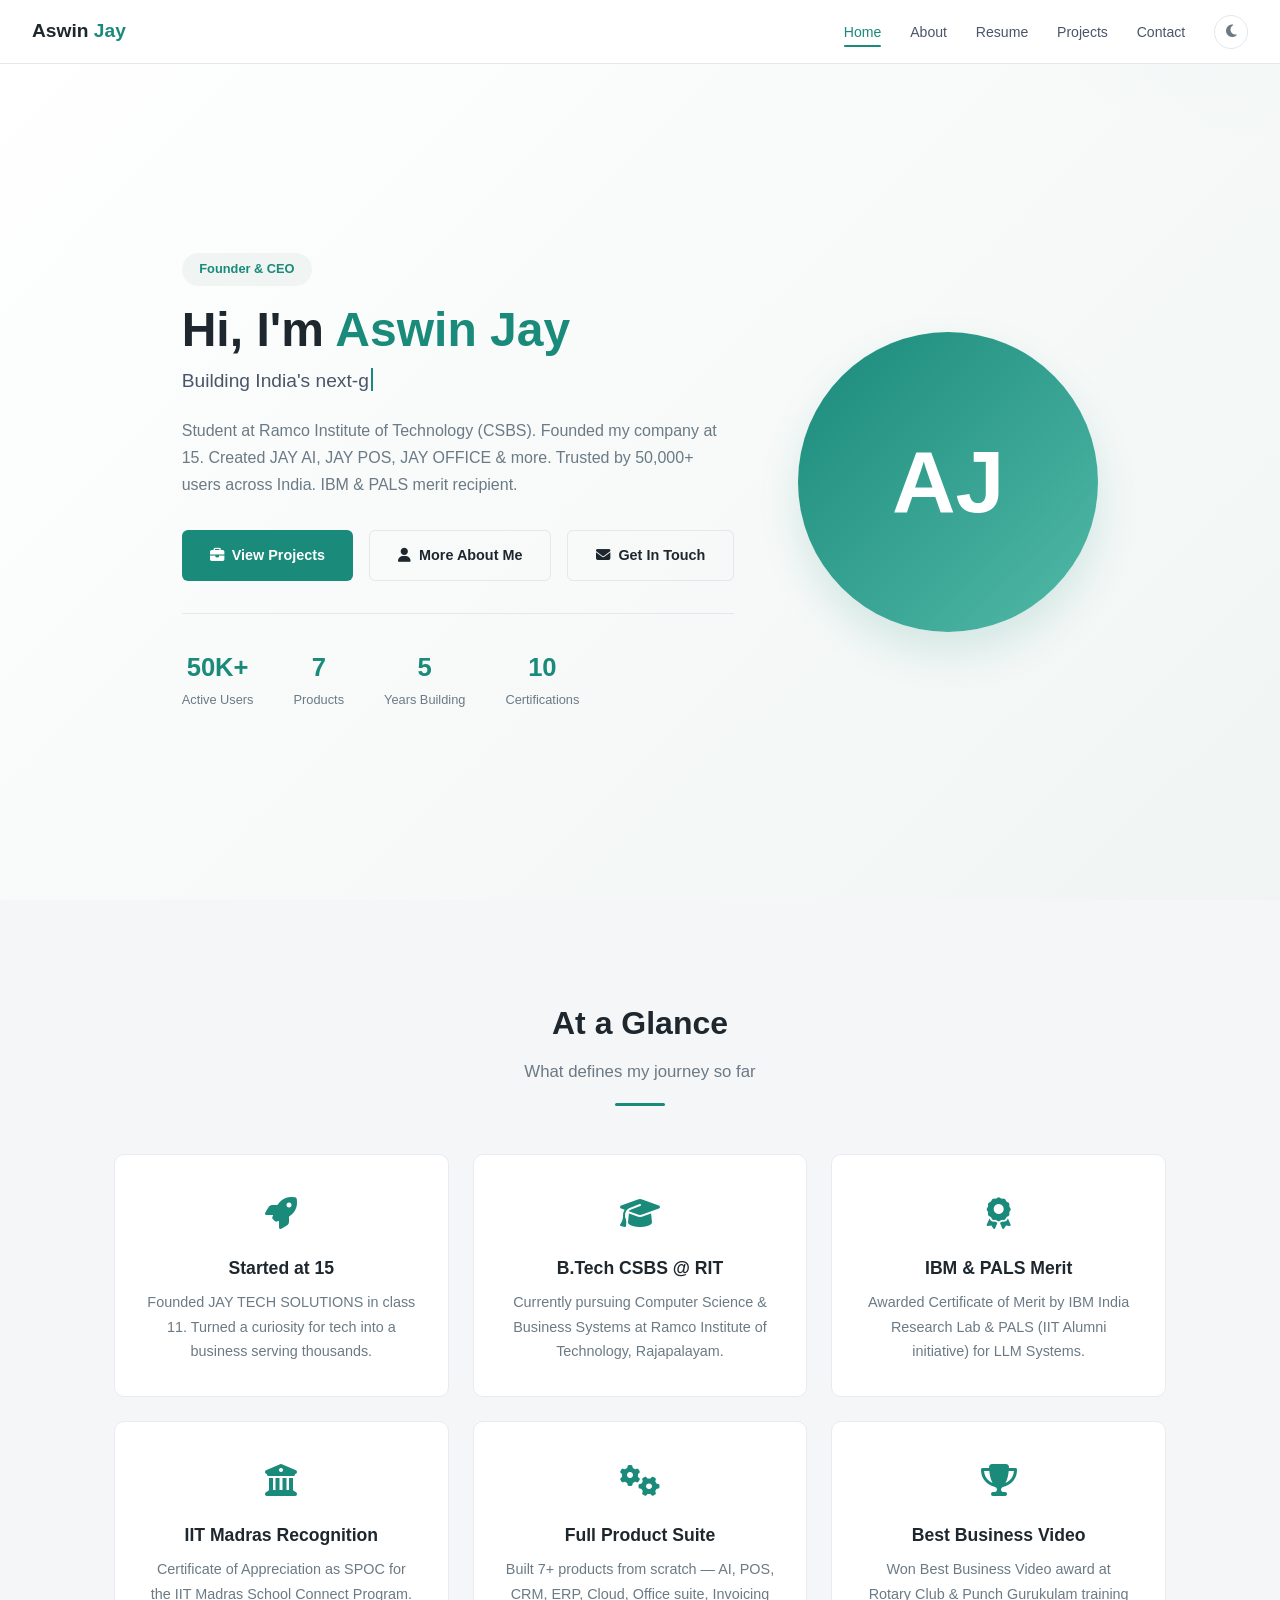
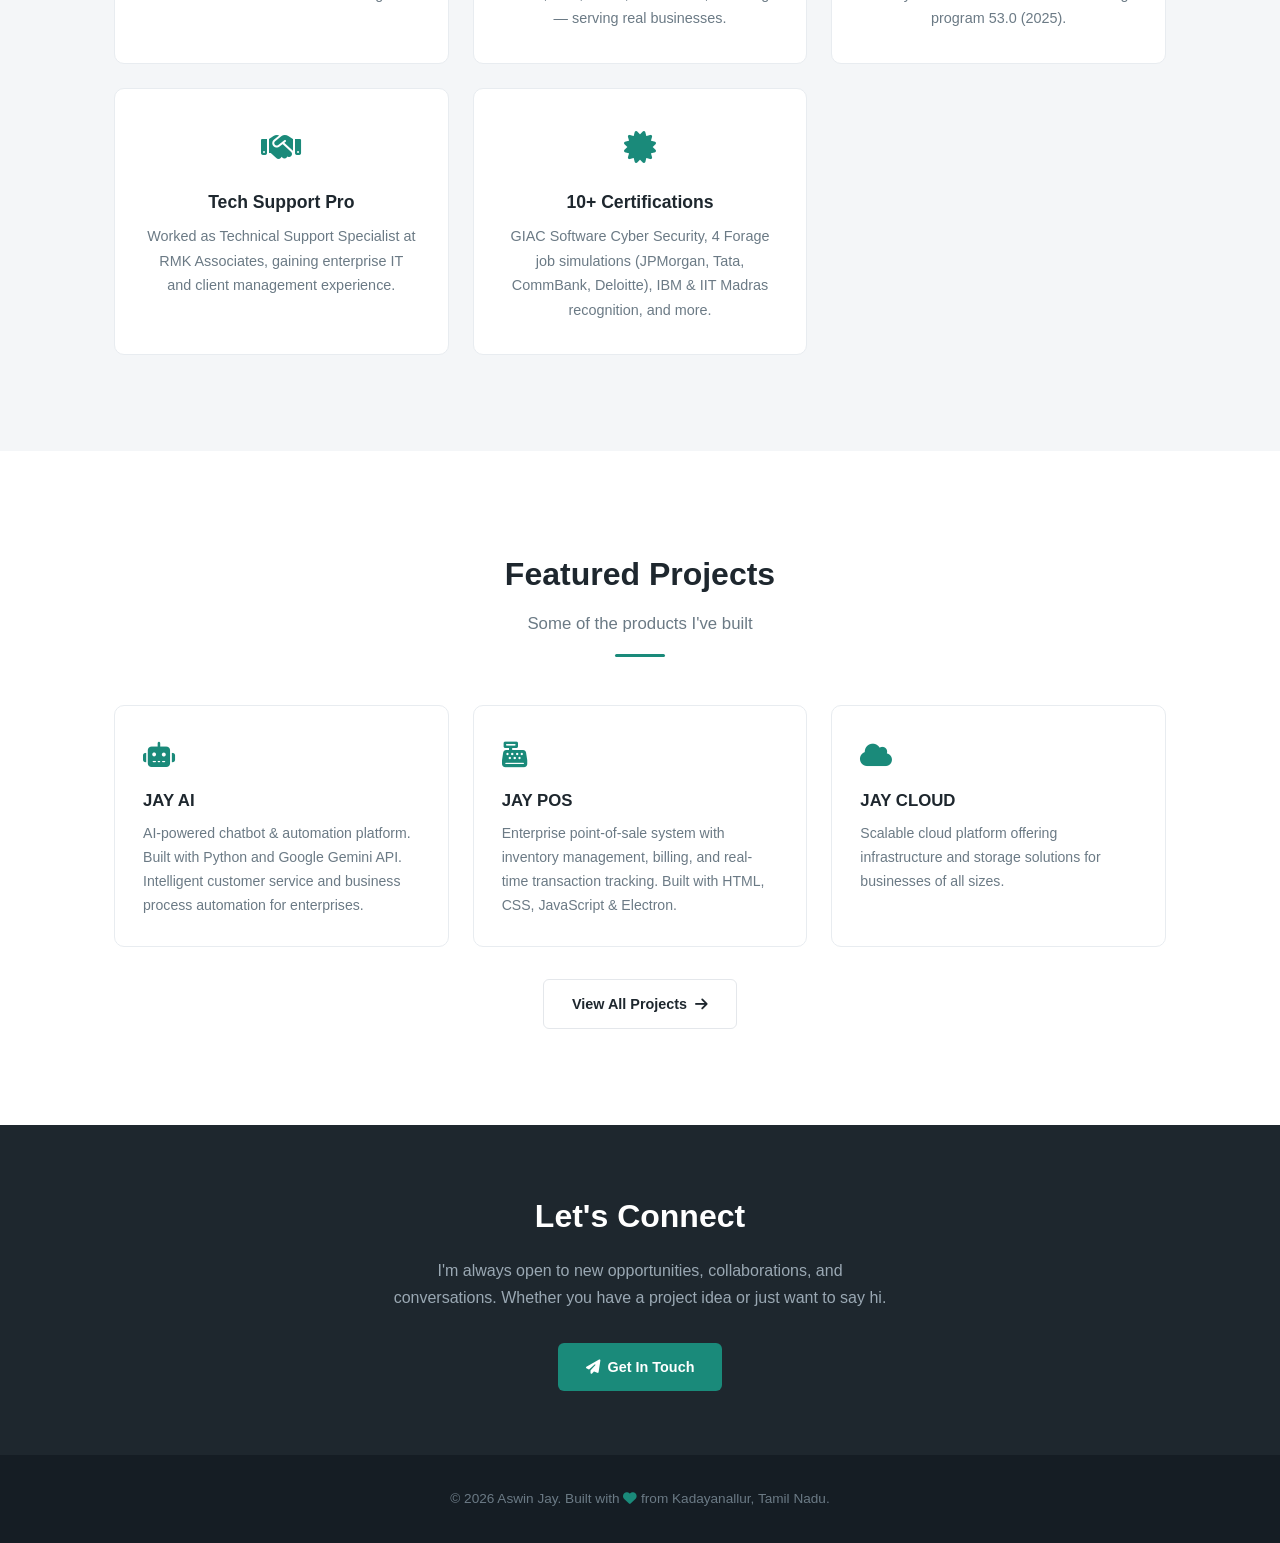
==== index.html @ 06f1d681 "Initial commit: Personal portfolio site for Aswin Jay" ====
<!DOCTYPE html>
<html lang="en">
<head>
  <meta charset="UTF-8">
  <meta name="viewport" content="width=device-width, initial-scale=1.0">
  <meta name="description" content="Aswin Jay — Founder & CEO of JAY TECH SOLUTIONS. Student at Ramco Institute of Technology. Building business software used by 50,000+ users across India.">
  <meta property="og:title" content="Aswin Jay | Founder & CEO at JAY TECH SOLUTIONS">
  <meta property="og:description" content="Building India's next-gen business software. Student at RIT, founder since 15. AI, POS, CRM, ERP & more.">
  <meta property="og:type" content="website">
  <meta property="og:url" content="https://jayaswinjay-web.github.io/portfolio/">
  <meta name="twitter:card" content="summary_large_image">
  <link rel="icon" href="data:image/svg+xml,<svg xmlns='http://www.w3.org/2000/svg' viewBox='0 0 32 32'><rect width='32' height='32' rx='6' fill='%231a8a7a'/><text x='16' y='22' text-anchor='middle' fill='white' font-size='17' font-weight='bold' font-family='sans-serif'>AJ</text></svg>">
  <title>Aswin Jay | Founder & CEO at JAY TECH SOLUTIONS</title>
  <link rel="preconnect" href="https://cdnjs.cloudflare.com">
  <link rel="stylesheet" href="https://cdnjs.cloudflare.com/ajax/libs/font-awesome/6.5.0/css/all.min.css">
  <link rel="stylesheet" href="style.css">
  <style>
    .hero {
      padding-top: 8rem;
      padding-bottom: 4rem;
      background: linear-gradient(135deg, #ffffff 0%, #f0f5f4 100%);
      min-height: 100vh;
      display: flex;
      align-items: center;
      position: relative;
      overflow: hidden;
    }
    .hero::before {
      content: '';
      position: absolute;
      top: -50%;
      right: -20%;
      width: 600px;
      height: 600px;
      border-radius: 50%;
      background: radial-gradient(circle, rgba(26,138,122,0.04) 0%, transparent 70%);
      pointer-events: none;
    }
    .hero .container {
      display: flex;
      align-items: center;
      gap: 4rem;
      position: relative;
      z-index: 1;
    }
    .hero-text { flex: 1; }
    .hero-text .badge {
      display: inline-block;
      background: var(--primary-light);
      color: var(--primary);
      font-size: 0.8rem;
      font-weight: 600;
      padding: 0.35rem 1.1rem;
      border-radius: 20px;
      margin-bottom: 1rem;
    }
    .hero-text h1 {
      font-size: 3rem;
      font-weight: 800;
      line-height: 1.15;
      margin-bottom: 0.5rem;
      color: var(--text);
    }
    .hero-text h1 span { color: var(--primary); }
    .hero-text .subtitle {
      font-size: 1.2rem;
      color: var(--text-secondary);
      margin-bottom: 1.2rem;
      min-height: 1.6em;
    }
    .hero-text .subtitle .cursor {
      display: inline-block;
      width: 2px;
      height: 1.2em;
      background: var(--primary);
      margin-left: 2px;
      vertical-align: text-bottom;
      animation: blink 0.8s infinite;
    }
    @keyframes blink {
      0%, 50% { opacity: 1; }
      51%, 100% { opacity: 0; }
    }
    .hero-text p {
      color: var(--text-muted);
      max-width: 540px;
      margin-bottom: 2rem;
      font-size: 1rem;
    }
    .hero-btns {
      display: flex;
      gap: 1rem;
      flex-wrap: wrap;
    }
    .hero-img .avatar {
      width: 300px;
      height: 300px;
      border-radius: 50%;
      background: linear-gradient(135deg, var(--primary), #52b9a8);
      display: flex;
      align-items: center;
      justify-content: center;
      font-size: 5.5rem;
      font-weight: 700;
      color: #ffffff;
      box-shadow: 0 20px 40px rgba(26,138,122,0.15);
      transition: transform 0.3s ease;
    }
    .hero-img .avatar:hover {
      transform: scale(1.02);
    }
    .hero-quick-stats {
      display: flex;
      gap: 2.5rem;
      margin-top: 2rem;
      padding-top: 2rem;
      border-top: 1px solid var(--border);
    }
    .hero-quick-stats div {
      text-align: center;
    }
    .hero-quick-stats .num {
      font-size: 1.6rem;
      font-weight: 800;
      color: var(--primary);
    }
    .hero-quick-stats .lbl {
      font-size: 0.8rem;
      color: var(--text-muted);
    }

    .highlights-grid {
      display: grid;
      grid-template-columns: repeat(auto-fill, minmax(280px, 1fr));
      gap: 1.5rem;
    }
    .highlight-card {
      background: var(--bg-card);
      border-radius: var(--radius);
      padding: 2rem;
      border: 1px solid var(--border-card);
      text-align: center;
      transition: transform var(--transition), box-shadow var(--transition);
    }
    .highlight-card:hover {
      transform: translateY(-3px);
      box-shadow: var(--shadow-md);
    }
    .highlight-card .icon {
      font-size: 2rem;
      color: var(--primary);
      margin-bottom: 0.8rem;
    }
    .highlight-card h3 {
      font-size: 1.1rem;
      margin-bottom: 0.4rem;
      color: var(--text);
    }
    .highlight-card p {
      color: var(--text-muted);
      font-size: 0.9rem;
    }

    .featured-projects {
      display: grid;
      grid-template-columns: repeat(3, 1fr);
      gap: 1.5rem;
    }
    .fp-card {
      background: var(--bg-card);
      border-radius: var(--radius);
      padding: 1.75rem;
      border: 1px solid var(--border-card);
      transition: transform var(--transition), box-shadow var(--transition);
    }
    .fp-card:hover {
      transform: translateY(-3px);
      box-shadow: var(--shadow-md);
    }
    .fp-card .icon {
      font-size: 1.6rem;
      color: var(--primary);
      margin-bottom: 0.6rem;
    }
    .fp-card h3 {
      font-size: 1.05rem;
      margin-bottom: 0.4rem;
      color: var(--text);
    }
    .fp-card p {
      color: var(--text-muted);
      font-size: 0.88rem;
    }

    .cta-section {
      background: #1e272e;
      color: #ffffff;
      text-align: center;
      padding: 4rem 0;
    }
    .cta-section h2 {
      font-size: 2rem;
      margin-bottom: 0.8rem;
    }
    .cta-section p {
      color: #9aa8b3;
      margin-bottom: 2rem;
      max-width: 500px;
      margin-left: auto;
      margin-right: auto;
    }

    @media (max-width: 768px) {
      .hero .container {
        flex-direction: column-reverse;
        text-align: center;
      }
      .hero-text p { max-width: 100%; }
      .hero-text h1 { font-size: 2rem; }
      .hero-btns { justify-content: center; }
      .hero-img .avatar { width: 180px; height: 180px; font-size: 3rem; }
      .hero-quick-stats { justify-content: center; }
      .highlights-grid,
      .featured-projects { grid-template-columns: 1fr; }
    }
  </style>
</head>
<body>

<a href="#main-content" class="skip-link">Skip to main content</a>

<nav role="navigation" aria-label="Main navigation">
  <a href="index.html" class="logo">Aswin <span>Jay</span></a>
  <button class="menu-toggle" aria-label="Toggle navigation menu" aria-expanded="false">
    <i class="fas fa-bars"></i>
  </button>
  <ul>
    <li><a href="index.html" class="active">Home</a></li>
    <li><a href="about.html">About</a></li>
    <li><a href="resume.html">Resume</a></li>
    <li><a href="projects.html">Projects</a></li>
    <li><a href="contact.html">Contact</a></li>
    <li><button class="theme-toggle" aria-label="Toggle dark mode"><i class="fas fa-moon"></i></button></li>
  </ul>
</nav>

<main id="main-content">
<section class="hero">
  <div class="container">
    <div class="hero-text">
      <div class="badge">Founder & CEO</div>
      <h1>Hi, I'm <span>Aswin Jay</span></h1>
      <div class="subtitle" id="typed-text">Building India's next-gen business software<span class="cursor"></span></div>
      <p>Student at Ramco Institute of Technology (CSBS). Founded my company at 15. Created JAY AI, JAY POS, JAY OFFICE & more. Trusted by 50,000+ users across India. IBM & PALS merit recipient.</p>
      <div class="hero-btns">
        <a href="projects.html" class="btn btn-primary"><i class="fas fa-briefcase"></i> View Projects</a>
        <a href="about.html" class="btn btn-outline"><i class="fas fa-user"></i> More About Me</a>
        <a href="contact.html" class="btn btn-outline"><i class="fas fa-envelope"></i> Get In Touch</a>
      </div>
      <div class="hero-quick-stats">
        <div><div class="num" data-count="50000">0</div><div class="lbl">Active Users</div></div>
        <div><div class="num" data-count="7">0</div><div class="lbl">Products</div></div>
        <div><div class="num" data-count="5">0</div><div class="lbl">Years Building</div></div>
        <div><div class="num" data-count="10">0</div><div class="lbl">Certifications</div></div>
      </div>
    </div>
    <div class="hero-img">
      <div class="avatar" role="img" aria-label="Aswin Jay initials">AJ</div>
    </div>
  </div>
</section>

<section>
  <div class="container">
    <div class="section-title fade-in">
      <h2>At a Glance</h2>
      <p>What defines my journey so far</p>
      <div class="line"></div>
    </div>
    <div class="highlights-grid stagger-children">
      <div class="highlight-card">
        <div class="icon"><i class="fas fa-rocket"></i></div>
        <h3>Started at 15</h3>
        <p>Founded JAY TECH SOLUTIONS in class 11. Turned a curiosity for tech into a business serving thousands.</p>
      </div>
      <div class="highlight-card">
        <div class="icon"><i class="fas fa-graduation-cap"></i></div>
        <h3>B.Tech CSBS @ RIT</h3>
        <p>Currently pursuing Computer Science & Business Systems at Ramco Institute of Technology, Rajapalayam.</p>
      </div>
      <div class="highlight-card">
        <div class="icon"><i class="fas fa-award"></i></div>
        <h3>IBM & PALS Merit</h3>
        <p>Awarded Certificate of Merit by IBM India Research Lab & PALS (IIT Alumni initiative) for LLM Systems.</p>
      </div>
      <div class="highlight-card">
        <div class="icon"><i class="fas fa-university"></i></div>
        <h3>IIT Madras Recognition</h3>
        <p>Certificate of Appreciation as SPOC for the IIT Madras School Connect Program.</p>
      </div>
      <div class="highlight-card">
        <div class="icon"><i class="fas fa-cogs"></i></div>
        <h3>Full Product Suite</h3>
        <p>Built 7+ products from scratch — AI, POS, CRM, ERP, Cloud, Office suite, Invoicing — serving real businesses.</p>
      </div>
      <div class="highlight-card">
        <div class="icon"><i class="fas fa-trophy"></i></div>
        <h3>Best Business Video</h3>
        <p>Won Best Business Video award at Rotary Club & Punch Gurukulam training program 53.0 (2025).</p>
      </div>
      <div class="highlight-card">
        <div class="icon"><i class="fas fa-handshake"></i></div>
        <h3>Tech Support Pro</h3>
        <p>Worked as Technical Support Specialist at RMK Associates, gaining enterprise IT and client management experience.</p>
      </div>
      <div class="highlight-card">
        <div class="icon"><i class="fas fa-certificate"></i></div>
        <h3>10+ Certifications</h3>
        <p>GIAC Software Cyber Security, 4 Forage job simulations (JPMorgan, Tata, CommBank, Deloitte), IBM & IIT Madras recognition, and more.</p>
      </div>
    </div>
  </div>
</section>

<section style="background: #ffffff;">
  <div class="container">
    <div class="section-title fade-in">
      <h2>Featured Projects</h2>
      <p>Some of the products I've built</p>
      <div class="line"></div>
    </div>
    <div class="featured-projects stagger-children">
      <div class="fp-card">
        <div class="icon"><i class="fas fa-robot"></i></div>
        <h3>JAY AI</h3>
        <p>AI-powered chatbot & automation platform. Built with Python and Google Gemini API. Intelligent customer service and business process automation for enterprises.</p>
      </div>
      <div class="fp-card">
        <div class="icon"><i class="fas fa-cash-register"></i></div>
        <h3>JAY POS</h3>
        <p>Enterprise point-of-sale system with inventory management, billing, and real-time transaction tracking. Built with HTML, CSS, JavaScript & Electron.</p>
      </div>
      <div class="fp-card">
        <div class="icon"><i class="fas fa-cloud"></i></div>
        <h3>JAY CLOUD</h3>
        <p>Scalable cloud platform offering infrastructure and storage solutions for businesses of all sizes.</p>
      </div>
    </div>
    <div style="text-align: center; margin-top: 2rem;">
      <a href="projects.html" class="btn btn-outline">View All Projects <i class="fas fa-arrow-right"></i></a>
    </div>
  </div>
</section>

<section class="cta-section fade-in">
  <div class="container">
    <h2>Let's Connect</h2>
    <p>I'm always open to new opportunities, collaborations, and conversations. Whether you have a project idea or just want to say hi.</p>
    <a href="contact.html" class="btn btn-primary"><i class="fas fa-paper-plane"></i> Get In Touch</a>
  </div>
</section>
</main>

<footer>
  <p>&copy; 2026 Aswin Jay. Built with <i class="fas fa-heart" style="color:var(--primary);"></i> from Kadayanallur, Tamil Nadu.</p>
</footer>

<button class="back-to-top" aria-label="Back to top"><i class="fas fa-arrow-up"></i></button>

<script>
document.addEventListener('DOMContentLoaded', function() {
  var nav = document.querySelector('nav');
  var menuBtn = document.querySelector('.menu-toggle');
  var navUl = document.querySelector('nav ul');
  var backBtn = document.querySelector('.back-to-top');
  var themeBtn = document.querySelector('.theme-toggle');
  var html = document.documentElement;

  if (localStorage.getItem('theme') === 'dark' || (!localStorage.getItem('theme') && window.matchMedia('(prefers-color-scheme: dark)').matches)) {
    html.setAttribute('data-theme', 'dark');
    if (themeBtn) themeBtn.innerHTML = '<i class="fas fa-sun"></i>';
  }

  if (themeBtn) {
    themeBtn.addEventListener('click', function() {
      var isDark = html.getAttribute('data-theme') === 'dark';
      html.setAttribute('data-theme', isDark ? '' : 'dark');
      localStorage.setItem('theme', isDark ? '' : 'dark');
      themeBtn.innerHTML = isDark ? '<i class="fas fa-moon"></i>' : '<i class="fas fa-sun"></i>';
    });
  }

  window.addEventListener('scroll', function() {
    nav.classList.toggle('scrolled', window.scrollY > 50);
    backBtn.classList.toggle('visible', window.scrollY > 400);
  });

  if (backBtn) {
    backBtn.addEventListener('click', function() {
      window.scrollTo({ top: 0, behavior: 'smooth' });
    });
  }

  if (menuBtn) {
    menuBtn.addEventListener('click', function() {
      var isOpen = navUl.classList.toggle('open');
      menuBtn.setAttribute('aria-expanded', isOpen);
      document.body.classList.toggle('nav-open', isOpen);
    });
  }

  document.querySelectorAll('nav a:not(.theme-toggle)').forEach(function(link) {
    link.addEventListener('click', function() {
      navUl.classList.remove('open');
      if (menuBtn) menuBtn.setAttribute('aria-expanded', 'false');
      document.body.classList.remove('nav-open');
    });
  });

  var observer = new IntersectionObserver(function(entries) {
    entries.forEach(function(entry) {
      if (entry.isIntersecting) {
        entry.target.classList.add('visible');
        observer.unobserve(entry.target);
      }
    });
  }, { threshold: 0.1 });

  document.querySelectorAll('.fade-in, .fade-in-left, .fade-in-right, .fade-in-scale, .stagger-children').forEach(function(el) {
    observer.observe(el);
  });

  var typedEl = document.getElementById('typed-text');
  if (typedEl) {
    var phrases = [
      'Building India\'s next-gen business software',
      'Founder & CEO at JAY TECH SOLUTIONS',
      'B.Tech CSBS student at Ramco Institute of Technology',
      'Creator of JAY AI, JAY POS, JAY CRM, JAY ERP & more',
      '15 when I started my company. 50K+ users by 20.'
    ];
    var phraseIdx = 0, charIdx = 0, isDeleting = false;
    function typeLoop() {
      var current = phrases[phraseIdx];
      if (!isDeleting) {
        typedEl.innerHTML = current.substring(0, charIdx + 1) + '<span class="cursor"></span>';
        charIdx++;
        if (charIdx === current.length) {
          isDeleting = true;
          setTimeout(typeLoop, 2500);
          return;
        }
        setTimeout(typeLoop, 60 + Math.random() * 40);
      } else {
        typedEl.innerHTML = current.substring(0, charIdx - 1) + '<span class="cursor"></span>';
        charIdx--;
        if (charIdx === 0) {
          isDeleting = false;
          phraseIdx = (phraseIdx + 1) % phrases.length;
          setTimeout(typeLoop, 400);
          return;
        }
        setTimeout(typeLoop, 30 + Math.random() * 20);
      }
    }
    typeLoop();
  }

  var counterObserver = new IntersectionObserver(function(entries) {
    entries.forEach(function(entry) {
      if (entry.isIntersecting) {
        var el = entry.target;
        var target = parseInt(el.getAttribute('data-count'));
        if (target > 0) {
          var current = 0;
          var step = Math.max(1, Math.floor(target / 60));
          var interval = setInterval(function() {
            current += step;
            if (current >= target) {
              current = target;
              clearInterval(interval);
            }
            el.textContent = current >= 1000 ? (current / 1000).toFixed(1).replace(/\.0$/, '') + 'K+' : current;
          }, 25);
        }
        counterObserver.unobserve(el);
      }
    });
  }, { threshold: 0.5 });

  document.querySelectorAll('.hero-quick-stats .num[data-count]').forEach(function(el) {
    counterObserver.observe(el);
  });
});
</script>
</body>
</html>
---- style.css ----
:root {
  --primary: #1a8a7a;
  --primary-hover: #147a6b;
  --primary-light: #f0f5f4;
  --primary-dark: #52b9a8;
  --bg: #f4f6f8;
  --bg-card: #ffffff;
  --text: #1e272e;
  --text-secondary: #4a5568;
  --text-muted: #6b7a85;
  --border: #e4e7eb;
  --border-card: #e8ecf0;
  --shadow-sm: 0 1px 3px rgba(0,0,0,0.06);
  --shadow-md: 0 4px 12px rgba(0,0,0,0.06);
  --shadow-lg: 0 8px 24px rgba(0,0,0,0.06);
  --radius: 10px;
  --radius-sm: 6px;
  --nav-height: 64px;
  --transition: 0.2s ease;
  --font: -apple-system, BlinkMacSystemFont, 'Segoe UI', Roboto, Oxygen, Ubuntu, Cantarell, sans-serif;
}

[data-theme="dark"] {
  --bg: #0f1419;
  --bg-card: #1a202c;
  --text: #e2e8f0;
  --text-secondary: #a0aec0;
  --text-muted: #718096;
  --border: #2d3748;
  --border-card: #2d3748;
  --primary-light: #1a2e2a;
  --shadow-sm: 0 1px 3px rgba(0,0,0,0.2);
  --shadow-md: 0 4px 12px rgba(0,0,0,0.3);
  --shadow-lg: 0 8px 24px rgba(0,0,0,0.3);
}

[data-theme="dark"] .hero {
  background: linear-gradient(135deg, #0f1419 0%, #1a2e2a 100%) !important;
}
[data-theme="dark"] section[style*="background: #ffffff"] {
  background: var(--bg-card) !important;
}
[data-theme="dark"] .cta-section {
  background: #1a202c !important;
}
[data-theme="dark"] .project-featured {
  background: #1a202c !important;
}
[data-theme="dark"] .btn-outline {
  border-color: #4a5568;
  color: var(--text);
}
[data-theme="dark"] nav {
  background: var(--bg-card);
  border-bottom-color: var(--border);
}
[data-theme="dark"] nav ul li a {
  color: var(--text-secondary);
}
[data-theme="dark"] .highlight-card,
[data-theme="dark"] .fp-card,
[data-theme="dark"] .project-card,
[data-theme="dark"] .contact-card,
[data-theme="dark"] .value-card,
[data-theme="dark"] .card {
  background: var(--bg-card);
  border-color: var(--border-card);
}
[data-theme="dark"] .achievement-item {
  background: #1a202c;
}
[data-theme="dark"] .skill-tags span {
  background: #1a2e2a;
  border-color: #2d3748;
  color: var(--text-secondary);
}
[data-theme="dark"] .tag {
  background: #1a2e2a;
}
[data-theme="dark"] .hero-quick-stats {
  border-top-color: var(--border);
}
[data-theme="dark"] .info-block .icon-box {
  background: #1a2e2a;
}
[data-theme="dark"] .contact-form input,
[data-theme="dark"] .contact-form textarea {
  background: #1a202c;
  border-color: #2d3748;
  color: var(--text);
}
[data-theme="dark"] .contact-form input:focus,
[data-theme="dark"] .contact-form textarea:focus {
  background: var(--bg-card);
}
[data-theme="dark"] .page-header {
  background: var(--bg-card) !important;
  border-bottom-color: var(--border) !important;
}
[data-theme="dark"] .map-box {
  background: #1a2e2a;
  border-color: var(--border);
}
[data-theme="dark"] .page-nav a {
  background: var(--bg-card);
  border-color: var(--border);
  color: var(--text-secondary);
}
[data-theme="dark"] footer {
  background: #0a0e14;
}

[data-theme="dark"] .search-overlay {
  background: rgba(0,0,0,0.85);
}
[data-theme="dark"] .search-modal {
  background: var(--bg-card);
}
[data-theme="dark"] .search-modal input {
  background: #1a202c;
  color: var(--text);
}
[data-theme="dark"] .theme-toggle {
  color: #f6e05e;
}

* {
  margin: 0;
  padding: 0;
  box-sizing: border-box;
}
html {
  scroll-behavior: smooth;
}
body {
  font-family: var(--font);
  background: var(--bg);
  color: var(--text);
  line-height: 1.7;
  transition: background var(--transition), color var(--transition);
}
a {
  text-decoration: none;
  color: inherit;
}
img {
  max-width: 100%;
  height: auto;
}

.skip-link {
  position: absolute;
  top: -100%;
  left: 0;
  background: var(--primary);
  color: #fff;
  padding: 0.5rem 1rem;
  z-index: 10000;
  font-weight: 600;
  font-size: 0.88rem;
}
.skip-link:focus {
  top: 0;
}

nav {
  position: fixed;
  top: 0;
  width: 100%;
  background: var(--bg-card);
  border-bottom: 1px solid var(--border);
  z-index: 1000;
  padding: 0 2rem;
  height: var(--nav-height);
  display: flex;
  align-items: center;
  justify-content: space-between;
  transition: box-shadow var(--transition), background var(--transition), border-color var(--transition);
}
nav.scrolled {
  box-shadow: 0 2px 20px rgba(0,0,0,0.08);
}
nav .logo {
  font-weight: 700;
  font-size: 1.2rem;
  color: var(--text);
}
nav .logo span {
  color: var(--primary);
}
nav ul {
  list-style: none;
  display: flex;
  gap: 1.8rem;
  align-items: center;
}
nav ul li a {
  font-size: 0.88rem;
  font-weight: 500;
  color: var(--text-secondary);
  transition: color var(--transition);
  padding: 0.3rem 0;
  position: relative;
}
nav ul li a::after {
  content: '';
  position: absolute;
  bottom: -2px;
  left: 0;
  width: 0;
  height: 2px;
  background: var(--primary);
  transition: width var(--transition);
  border-radius: 1px;
}
nav ul li a:hover::after,
nav ul li a.active::after {
  width: 100%;
}
nav ul li a:hover,
nav ul li a.active {
  color: var(--primary);
}
.menu-toggle {
  display: none;
  background: none;
  border: none;
  font-size: 1.5rem;
  color: var(--text);
  cursor: pointer;
  padding: 0.25rem;
  z-index: 1001;
}

.theme-toggle {
  background: none;
  border: 1px solid var(--border);
  border-radius: 50%;
  width: 34px;
  height: 34px;
  display: flex;
  align-items: center;
  justify-content: center;
  cursor: pointer;
  color: var(--text-muted);
  font-size: 0.9rem;
  transition: all var(--transition);
}
.theme-toggle:hover {
  border-color: var(--primary);
  color: var(--primary);
}

.container {
  max-width: 1100px;
  margin: 0 auto;
  padding: 0 1.5rem;
}

section {
  padding: 6rem 0;
}

.page-header {
  padding-top: 8rem;
  padding-bottom: 2rem;
  background: var(--bg-card);
  border-bottom: 1px solid var(--border-card);
}
.page-header h1 {
  font-size: 2.2rem;
  font-weight: 800;
}
.page-header h1 span {
  color: var(--primary);
}
.breadcrumb {
  font-size: 0.85rem;
  color: var(--text-muted);
  margin-bottom: 0.5rem;
}
.breadcrumb a {
  color: var(--primary);
}

.btn {
  display: inline-flex;
  align-items: center;
  gap: 0.5rem;
  padding: 0.75rem 1.75rem;
  border-radius: var(--radius-sm);
  font-weight: 600;
  font-size: 0.9rem;
  transition: all var(--transition);
  border: none;
  cursor: pointer;
}
.btn-primary {
  background: var(--primary);
  color: #ffffff;
}
.btn-primary:hover {
  background: var(--primary-hover);
  transform: translateY(-1px);
  box-shadow: 0 4px 12px rgba(26, 138, 122, 0.3);
}
.btn-outline {
  background: transparent;
  color: var(--text);
  border: 1.5px solid var(--border);
}
.btn-outline:hover {
  border-color: var(--primary);
  color: var(--primary);
}
.btn-sm {
  padding: 0.5rem 1.2rem;
  font-size: 0.82rem;
}

.section-title {
  text-align: center;
  margin-bottom: 3rem;
}
.section-title h2 {
  font-size: 2rem;
  font-weight: 700;
  color: var(--text);
}
.section-title p {
  color: var(--text-muted);
  margin-top: 0.5rem;
  font-size: 1.05rem;
}
.section-title .line {
  width: 50px;
  height: 3px;
  background: var(--primary);
  margin: 1rem auto 0;
  border-radius: 2px;
}

.card {
  background: var(--bg-card);
  border-radius: var(--radius);
  padding: 2rem;
  box-shadow: var(--shadow-sm);
  border: 1px solid var(--border-card);
  transition: background var(--transition), border-color var(--transition), box-shadow var(--transition);
}

.tag {
  display: inline-block;
  background: var(--primary-light);
  color: var(--primary);
  font-size: 0.75rem;
  font-weight: 600;
  padding: 0.25rem 0.7rem;
  border-radius: 4px;
}

footer {
  background: #151d24;
  text-align: center;
  padding: 2rem;
  color: var(--text-muted);
  font-size: 0.85rem;
}

.back-to-top {
  position: fixed;
  bottom: 2rem;
  right: 2rem;
  width: 44px;
  height: 44px;
  border-radius: 50%;
  background: var(--primary);
  color: #fff;
  border: none;
  font-size: 1.1rem;
  cursor: pointer;
  opacity: 0;
  transform: translateY(20px);
  pointer-events: none;
  transition: all 0.3s ease;
  z-index: 999;
  box-shadow: 0 2px 12px rgba(26,138,122,0.3);
}
.back-to-top.visible {
  opacity: 1;
  transform: translateY(0);
  pointer-events: all;
}
.back-to-top:hover {
  background: var(--primary-hover);
  transform: translateY(-3px);
}

.page-nav {
  display: flex;
  justify-content: space-between;
  margin: 2rem 0;
}
.page-nav a {
  display: inline-flex;
  align-items: center;
  gap: 0.5rem;
  padding: 0.6rem 1.2rem;
  border: 1px solid var(--border);
  border-radius: var(--radius-sm);
  font-size: 0.88rem;
  color: var(--text-secondary);
  transition: all var(--transition);
  background: var(--bg-card);
}
.page-nav a:hover {
  border-color: var(--primary);
  color: var(--primary);
}

.fade-in {
  opacity: 0;
  transform: translateY(24px);
  transition: opacity 0.6s ease-out, transform 0.6s ease-out;
}
.fade-in.visible {
  opacity: 1;
  transform: translateY(0);
}
.fade-in-left {
  opacity: 0;
  transform: translateX(-30px);
  transition: opacity 0.6s ease-out, transform 0.6s ease-out;
}
.fade-in-left.visible {
  opacity: 1;
  transform: translateX(0);
}
.fade-in-right {
  opacity: 0;
  transform: translateX(30px);
  transition: opacity 0.6s ease-out, transform 0.6s ease-out;
}
.fade-in-right.visible {
  opacity: 1;
  transform: translateX(0);
}
.fade-in-scale {
  opacity: 0;
  transform: scale(0.95);
  transition: opacity 0.5s ease-out, transform 0.5s ease-out;
}
.fade-in-scale.visible {
  opacity: 1;
  transform: scale(1);
}
.stagger-children > * {
  opacity: 0;
  transform: translateY(20px);
  transition: opacity 0.5s ease-out, transform 0.5s ease-out;
}
.stagger-children.visible > *:nth-child(1) { transition-delay: 0s; }
.stagger-children.visible > *:nth-child(2) { transition-delay: 0.08s; }
.stagger-children.visible > *:nth-child(3) { transition-delay: 0.16s; }
.stagger-children.visible > *:nth-child(4) { transition-delay: 0.24s; }
.stagger-children.visible > *:nth-child(5) { transition-delay: 0.32s; }
.stagger-children.visible > *:nth-child(6) { transition-delay: 0.4s; }
.stagger-children.visible > *:nth-child(7) { transition-delay: 0.48s; }
.stagger-children.visible > *:nth-child(8) { transition-delay: 0.56s; }
.stagger-children.visible > * {
  opacity: 1;
  transform: translateY(0);
}

@media print {
  nav, footer, .menu-toggle, .theme-toggle, .page-nav, .breadcrumb, .cta-section, .btn, .back-to-top, .skip-link { display: none !important; }
  body { background: #fff !important; color: #000 !important; font-size: 11pt; }
  section { padding: 1rem 0 !important; }
  .container { max-width: 100% !important; padding: 0 !important; }
  .card { box-shadow: none !important; border: 1px solid #ddd !important; }
  .fade-in, .fade-in-left, .fade-in-right, .fade-in-scale { opacity: 1 !important; transform: none !important; }
  .stagger-children > * { opacity: 1 !important; transform: none !important; }
}

@media (max-width: 768px) {
  nav ul {
    display: none;
    position: absolute;
    top: var(--nav-height);
    left: 0;
    right: 0;
    background: var(--bg-card);
    flex-direction: column;
    padding: 1rem 2rem;
    border-bottom: 1px solid var(--border);
    gap: 1rem;
    box-shadow: var(--shadow-md);
  }
  nav ul.open {
    display: flex;
  }
  .menu-toggle {
    display: block;
  }
  .section-title h2 {
    font-size: 1.5rem;
  }
  body.nav-open {
    overflow: hidden;
  }
}
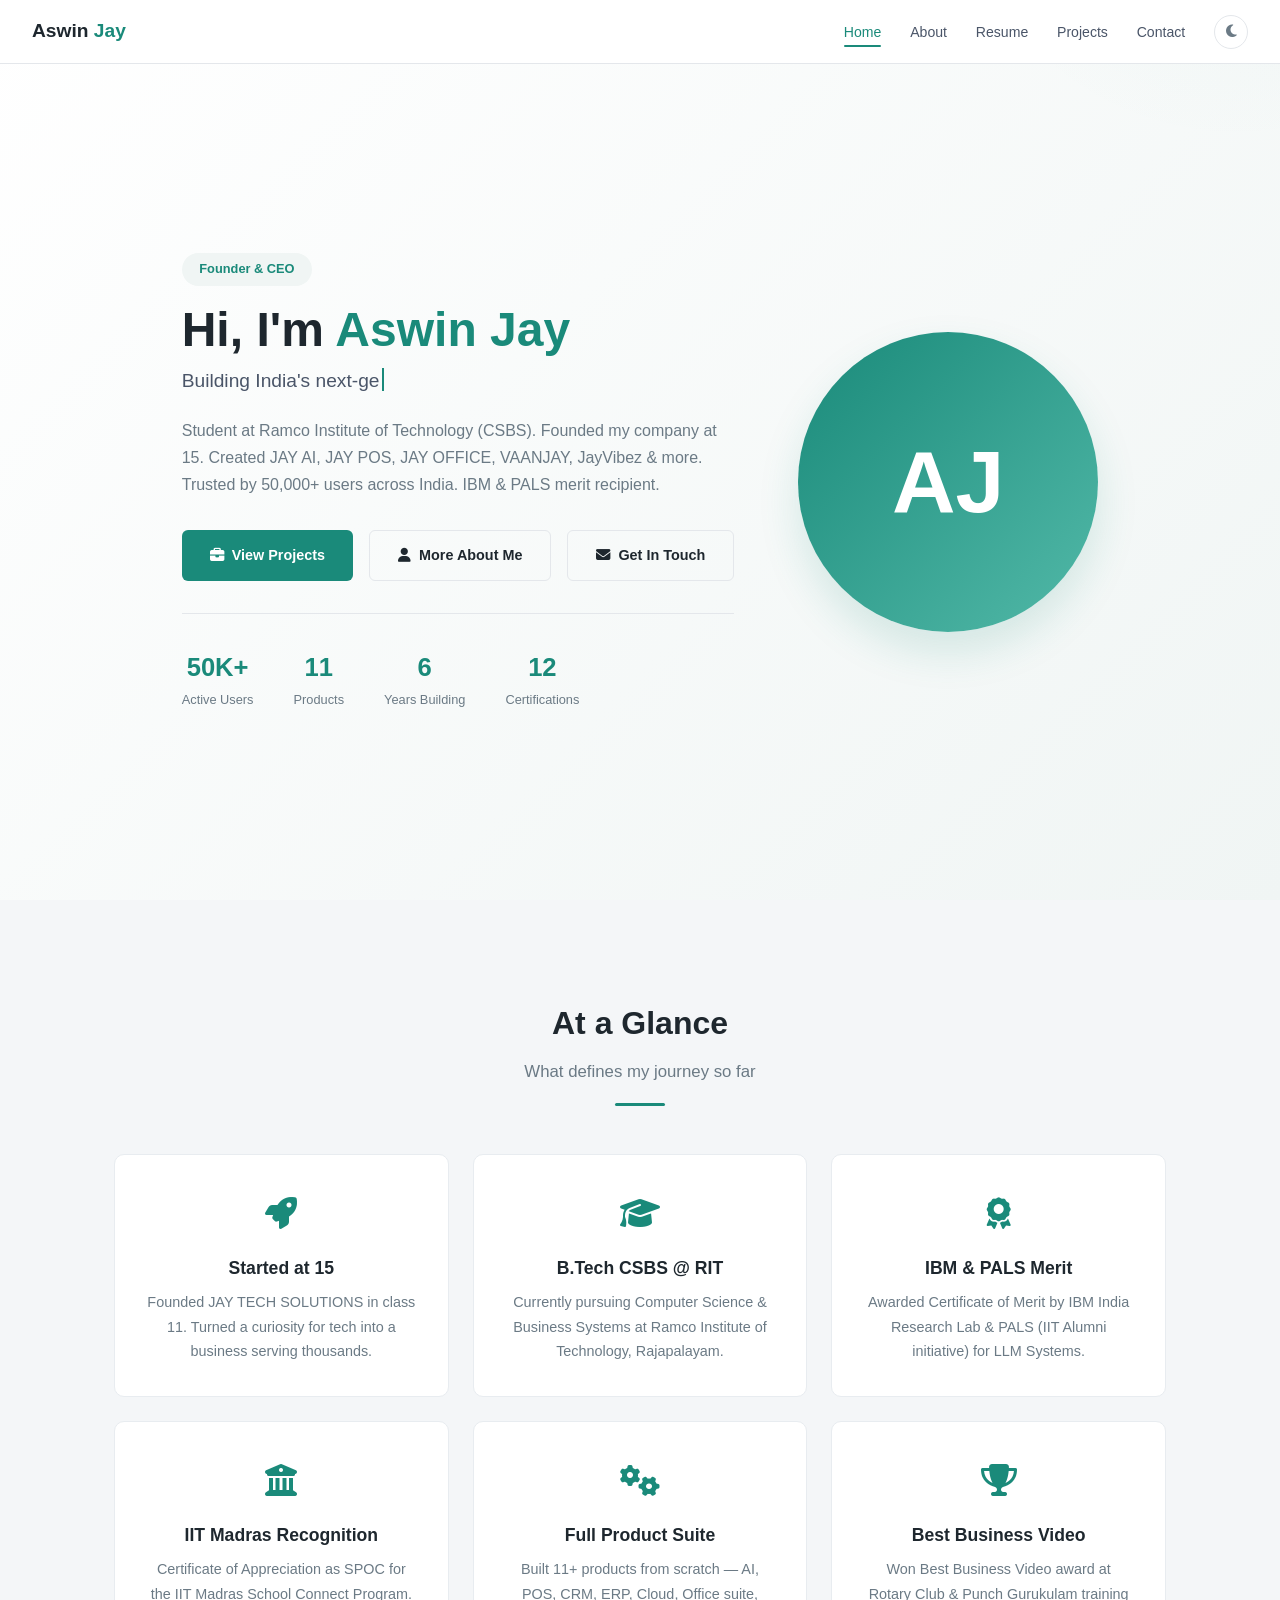
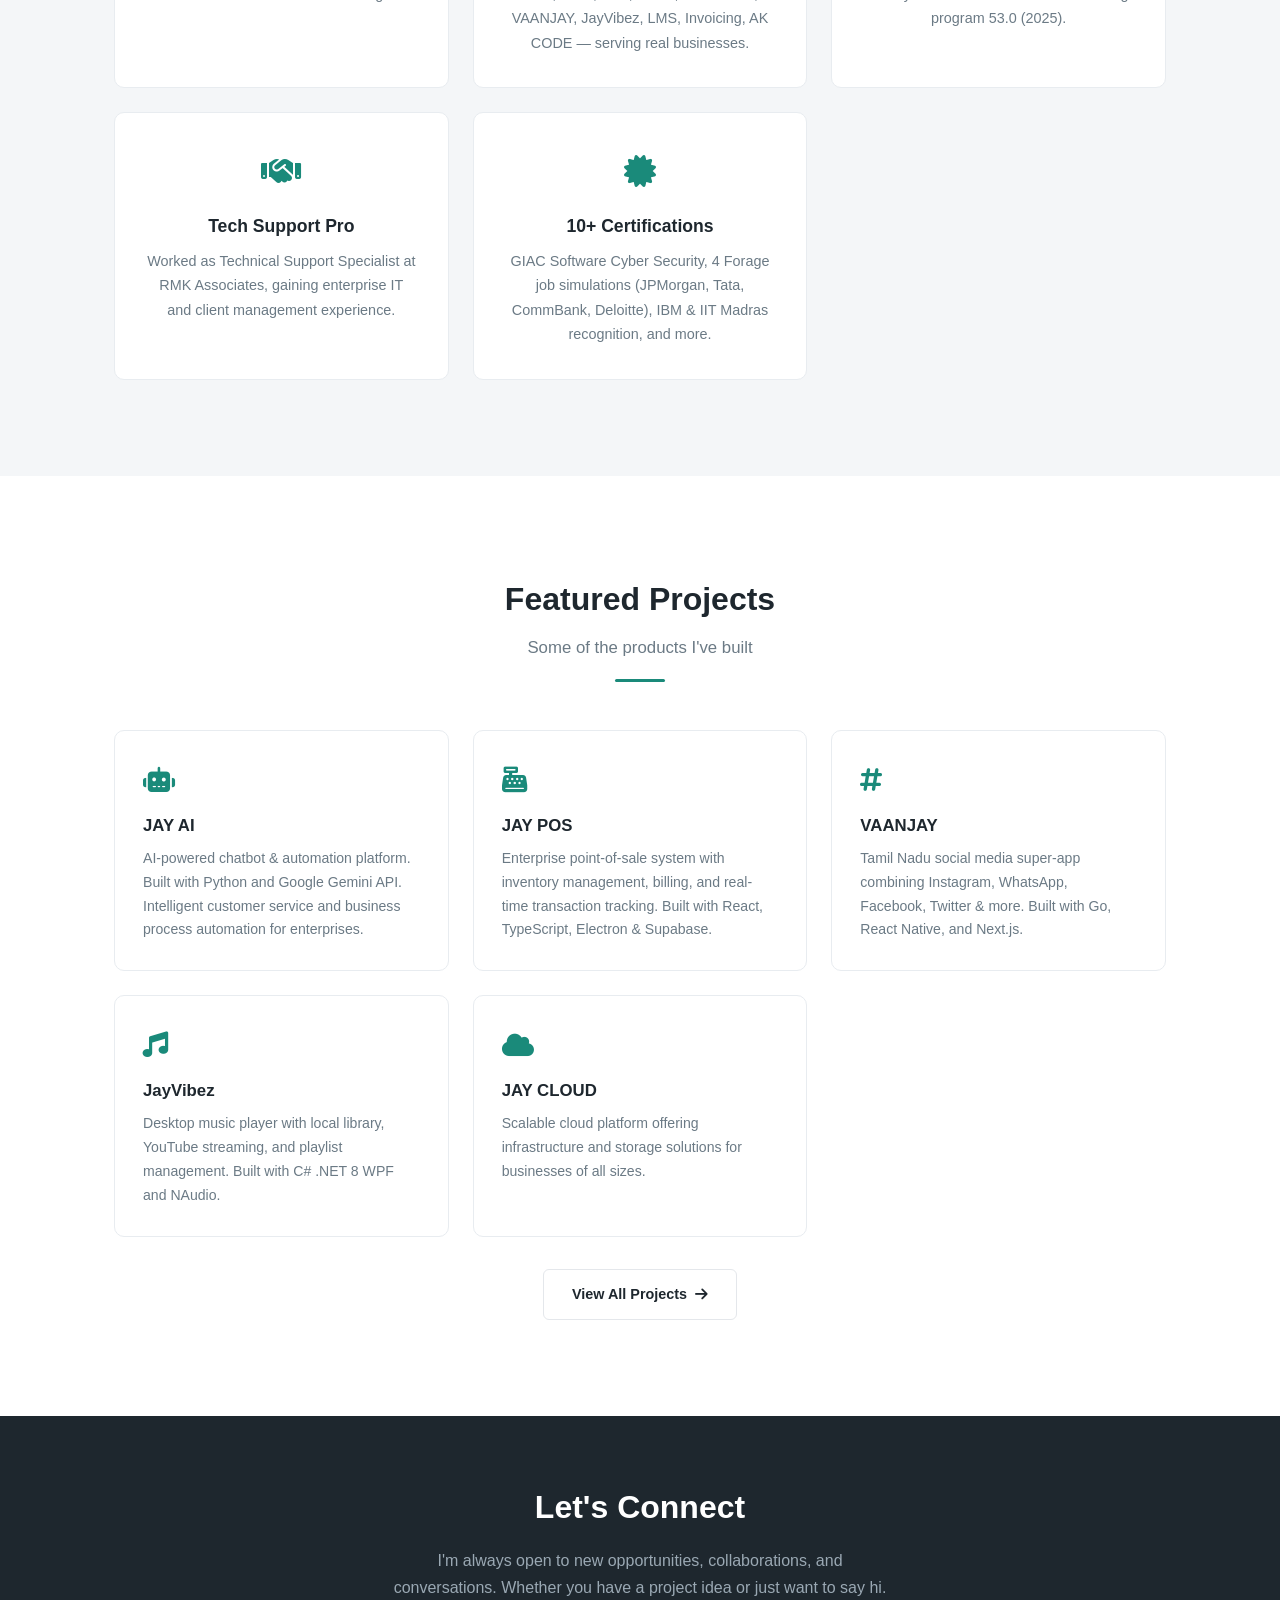
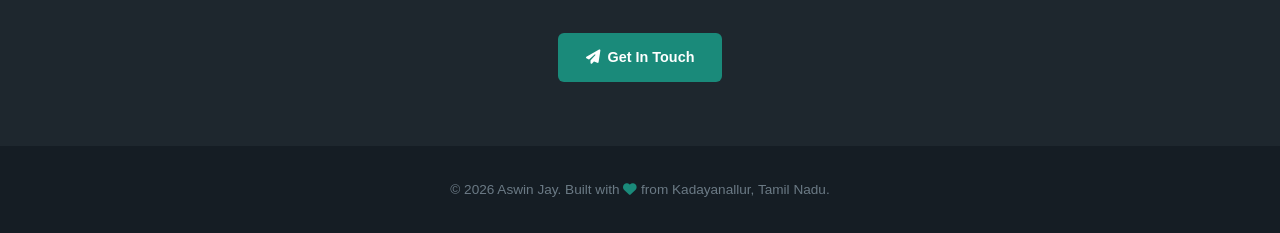
==== commit ce6da90d: "Update portfolio: add VAANJAY, JayVibez, JAY LMS projects; update product count to 11" ====
--- a/index.html
+++ b/index.html
@@ -3,7 +3,7 @@
 <head>
   <meta charset="UTF-8">
   <meta name="viewport" content="width=device-width, initial-scale=1.0">
-  <meta name="description" content="Aswin Jay — Founder & CEO of JAY TECH SOLUTIONS. Student at Ramco Institute of Technology. Building business software used by 50,000+ users across India.">
+  <meta name="description" content="Aswin Jay — Founder & CEO of JAY TECH SOLUTIONS. Student at Ramco Institute of Technology. Building 11+ business software products used by 50,000+ users across India.">
   <meta property="og:title" content="Aswin Jay | Founder & CEO at JAY TECH SOLUTIONS">
   <meta property="og:description" content="Building India's next-gen business software. Student at RIT, founder since 15. AI, POS, CRM, ERP & more.">
   <meta property="og:type" content="website">
@@ -251,7 +251,7 @@
       <div class="badge">Founder & CEO</div>
       <h1>Hi, I'm <span>Aswin Jay</span></h1>
       <div class="subtitle" id="typed-text">Building India's next-gen business software<span class="cursor"></span></div>
-      <p>Student at Ramco Institute of Technology (CSBS). Founded my company at 15. Created JAY AI, JAY POS, JAY OFFICE & more. Trusted by 50,000+ users across India. IBM & PALS merit recipient.</p>
+      <p>Student at Ramco Institute of Technology (CSBS). Founded my company at 15. Created JAY AI, JAY POS, JAY OFFICE, VAANJAY, JayVibez & more. Trusted by 50,000+ users across India. IBM & PALS merit recipient.</p>
       <div class="hero-btns">
         <a href="projects.html" class="btn btn-primary"><i class="fas fa-briefcase"></i> View Projects</a>
         <a href="about.html" class="btn btn-outline"><i class="fas fa-user"></i> More About Me</a>
@@ -259,9 +259,9 @@
       </div>
       <div class="hero-quick-stats">
         <div><div class="num" data-count="50000">0</div><div class="lbl">Active Users</div></div>
-        <div><div class="num" data-count="7">0</div><div class="lbl">Products</div></div>
-        <div><div class="num" data-count="5">0</div><div class="lbl">Years Building</div></div>
-        <div><div class="num" data-count="10">0</div><div class="lbl">Certifications</div></div>
+        <div><div class="num" data-count="11">0</div><div class="lbl">Products</div></div>
+        <div><div class="num" data-count="6">0</div><div class="lbl">Years Building</div></div>
+        <div><div class="num" data-count="12">0</div><div class="lbl">Certifications</div></div>
       </div>
     </div>
     <div class="hero-img">
@@ -301,7 +301,7 @@
       <div class="highlight-card">
         <div class="icon"><i class="fas fa-cogs"></i></div>
         <h3>Full Product Suite</h3>
-        <p>Built 7+ products from scratch — AI, POS, CRM, ERP, Cloud, Office suite, Invoicing — serving real businesses.</p>
+        <p>Built 11+ products from scratch — AI, POS, CRM, ERP, Cloud, Office suite, VAANJAY, JayVibez, LMS, Invoicing, AK CODE — serving real businesses.</p>
       </div>
       <div class="highlight-card">
         <div class="icon"><i class="fas fa-trophy"></i></div>
@@ -338,7 +338,17 @@
       <div class="fp-card">
         <div class="icon"><i class="fas fa-cash-register"></i></div>
         <h3>JAY POS</h3>
-        <p>Enterprise point-of-sale system with inventory management, billing, and real-time transaction tracking. Built with HTML, CSS, JavaScript & Electron.</p>
+        <p>Enterprise point-of-sale system with inventory management, billing, and real-time transaction tracking. Built with React, TypeScript, Electron & Supabase.</p>
+      </div>
+      <div class="fp-card">
+        <div class="icon"><i class="fas fa-hashtag"></i></div>
+        <h3>VAANJAY</h3>
+        <p>Tamil Nadu social media super-app combining Instagram, WhatsApp, Facebook, Twitter & more. Built with Go, React Native, and Next.js.</p>
+      </div>
+      <div class="fp-card">
+        <div class="icon"><i class="fas fa-music"></i></div>
+        <h3>JayVibez</h3>
+        <p>Desktop music player with local library, YouTube streaming, and playlist management. Built with C# .NET 8 WPF and NAudio.</p>
       </div>
       <div class="fp-card">
         <div class="icon"><i class="fas fa-cloud"></i></div>
@@ -436,7 +446,7 @@
       'Building India\'s next-gen business software',
       'Founder & CEO at JAY TECH SOLUTIONS',
       'B.Tech CSBS student at Ramco Institute of Technology',
-      'Creator of JAY AI, JAY POS, JAY CRM, JAY ERP & more',
+      'Creator of JAY AI, JAY POS, VAANJAY, JayVibez, JAY CRM, JAY ERP & more',
       '15 when I started my company. 50K+ users by 20.'
     ];
     var phraseIdx = 0, charIdx = 0, isDeleting = false;
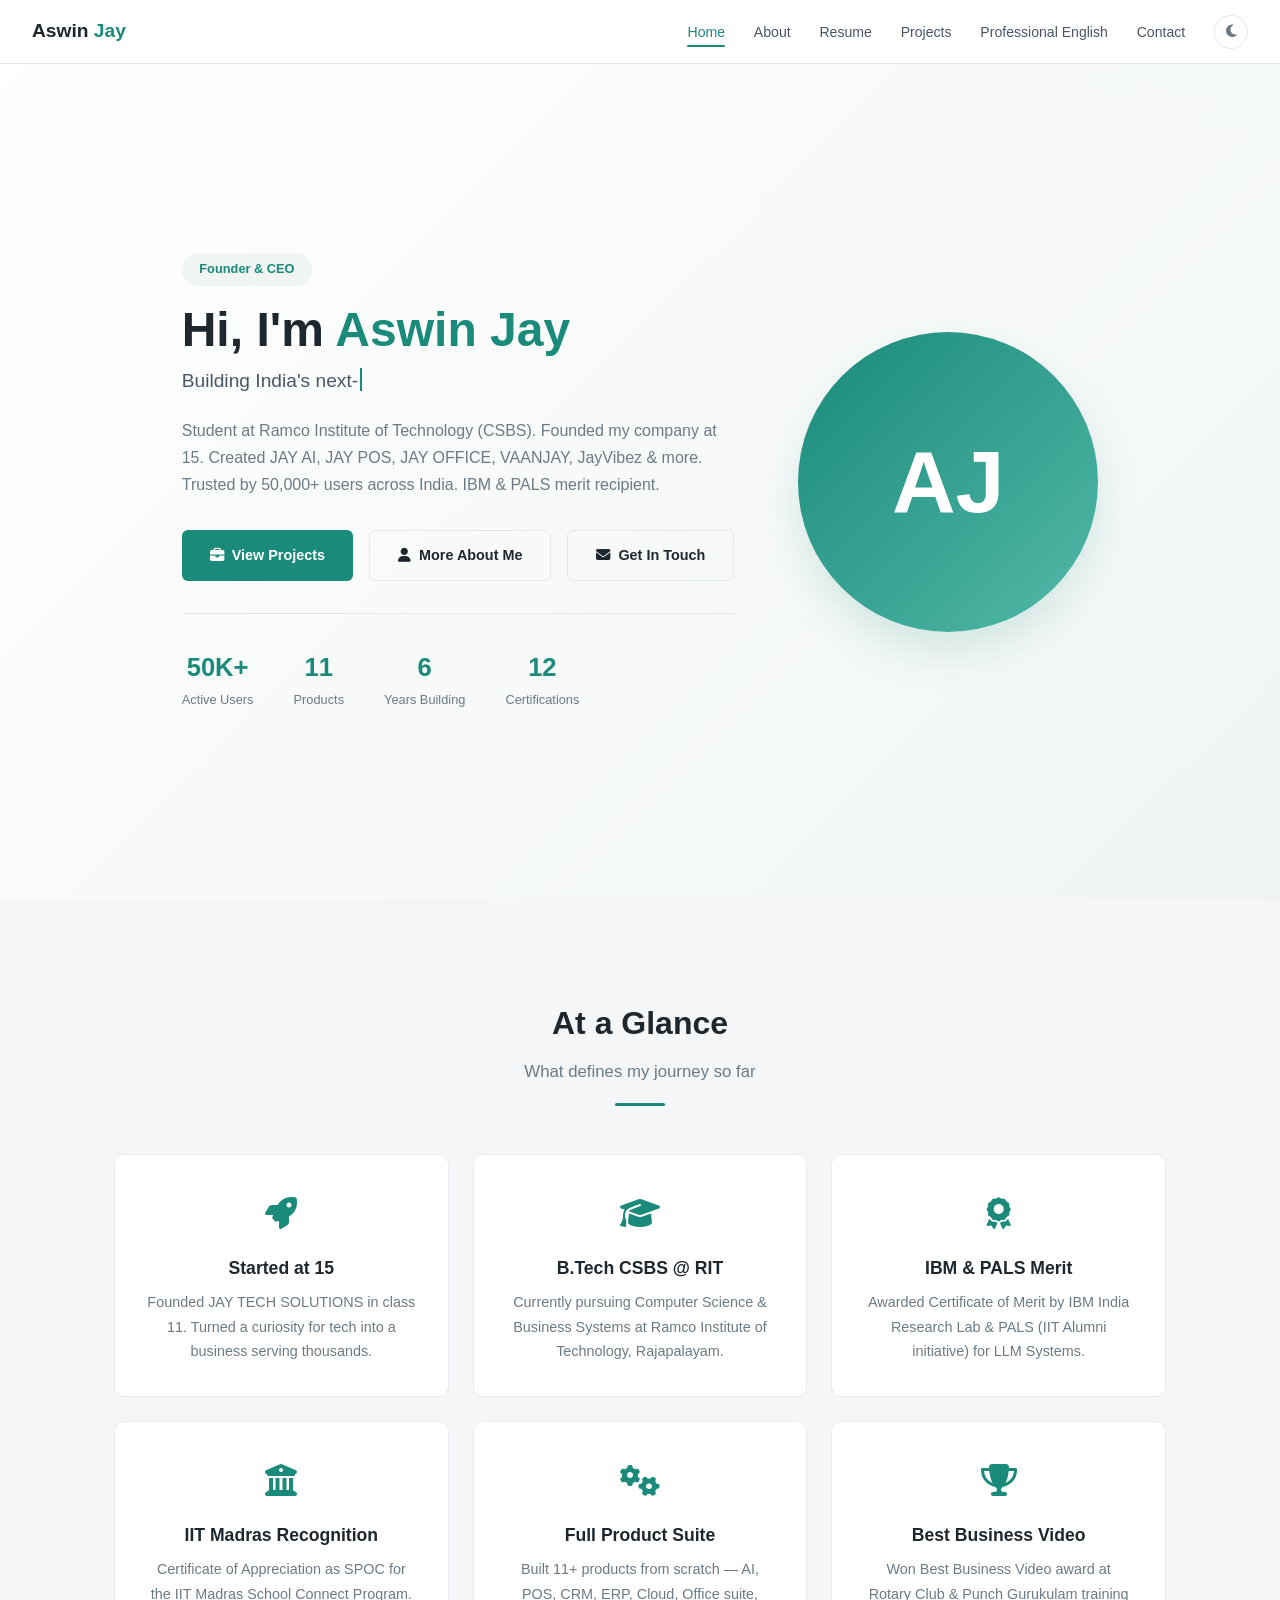
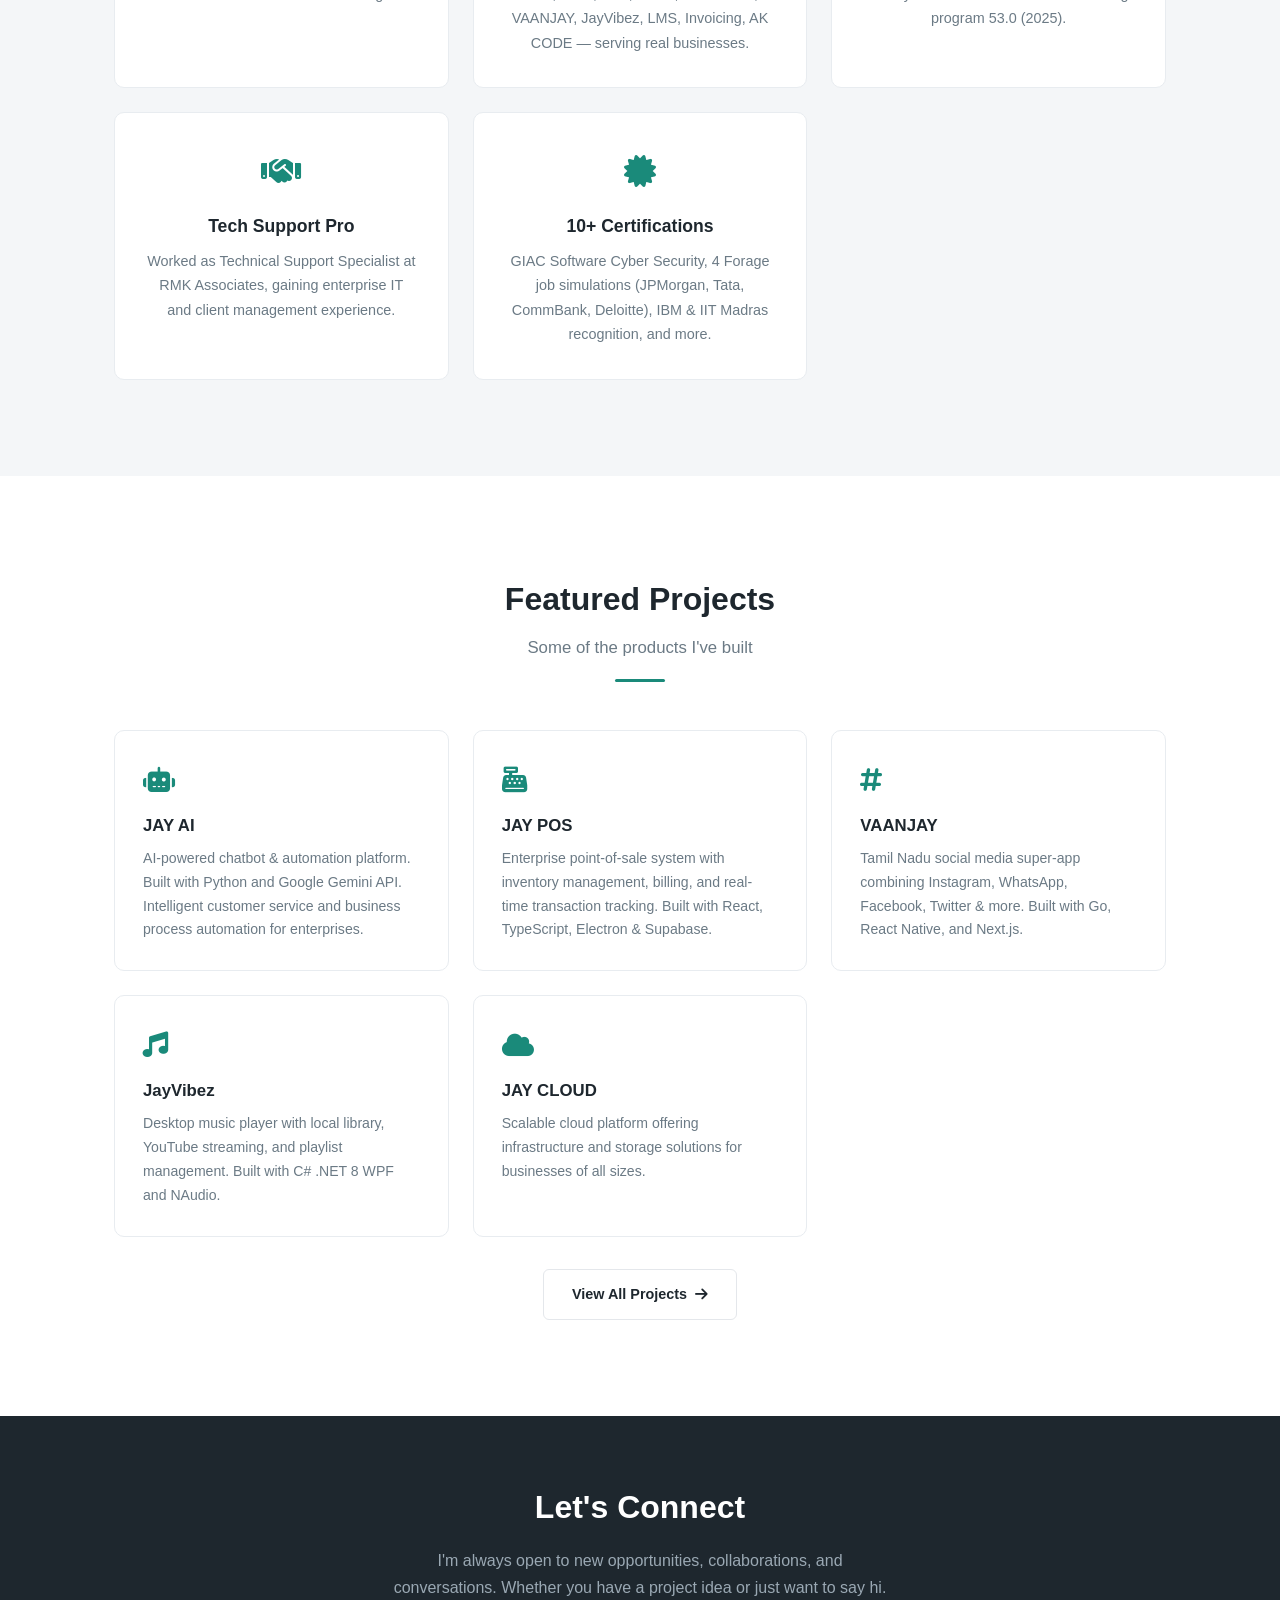
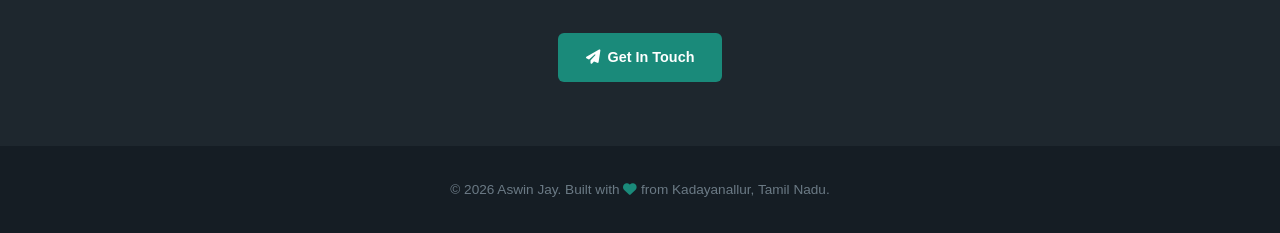
==== commit 40d3045a: "Add Professional English tab with podcast section (video placeholder)" ====
--- a/index.html
+++ b/index.html
@@ -239,6 +239,7 @@
     <li><a href="about.html">About</a></li>
     <li><a href="resume.html">Resume</a></li>
     <li><a href="projects.html">Projects</a></li>
+    <li><a href="professional-english.html">Professional English</a></li>
     <li><a href="contact.html">Contact</a></li>
     <li><button class="theme-toggle" aria-label="Toggle dark mode"><i class="fas fa-moon"></i></button></li>
   </ul>
